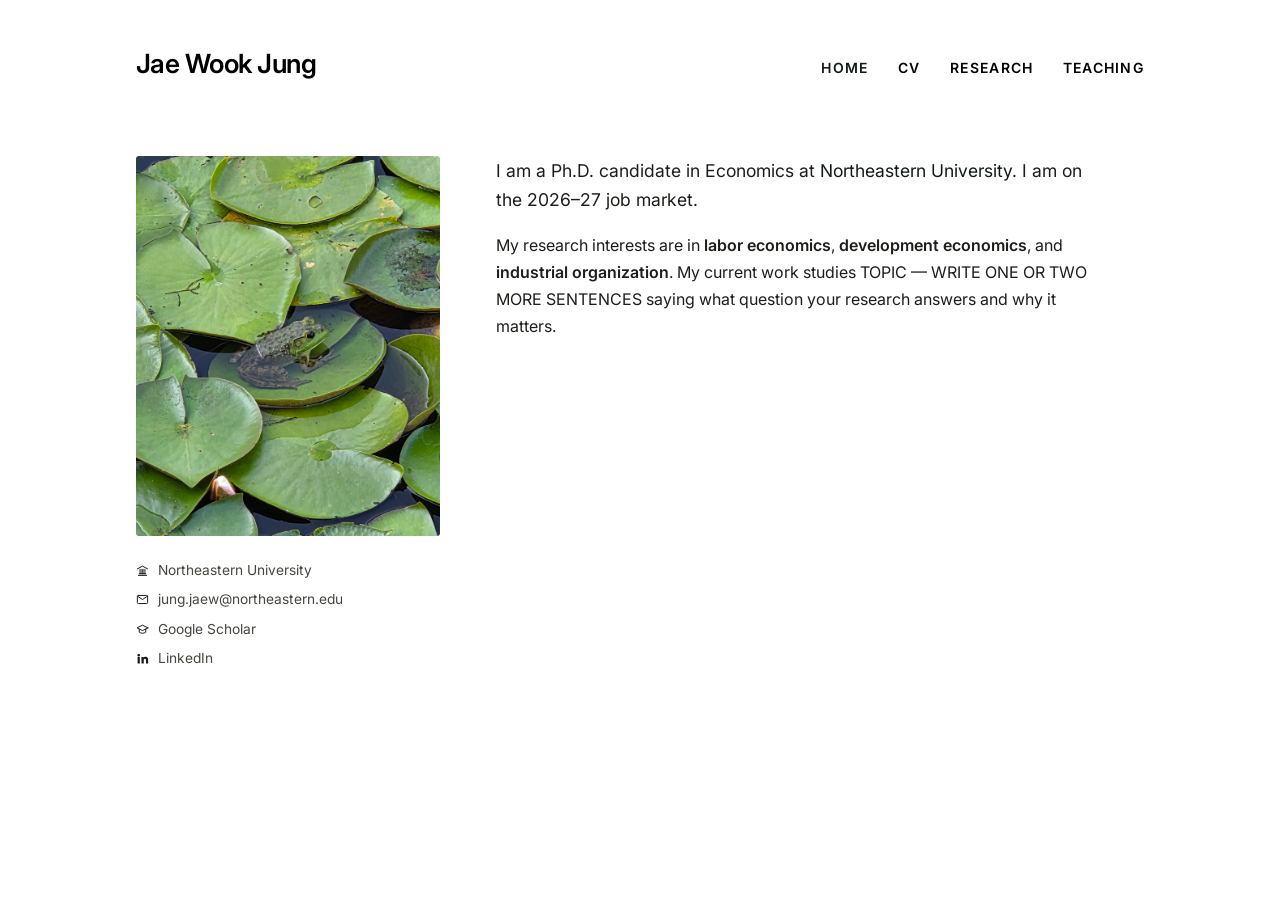
==== index.html @ 50eebf76 "Update CV link to point to PDF instead of TeX" ====
<!DOCTYPE html>
<html lang="en">
<head>
<meta charset="utf-8">
<meta name="viewport" content="width=device-width, initial-scale=1">
<title>Jae Wook Jung | Economics | Northeastern University</title>
<meta name="description" content="Jae Wook Jung, Ph.D. Candidate in Economics at Northeastern University. Fields: Labor Economics, Development Economics, Industrial Organization.">
<link rel="preconnect" href="https://fonts.googleapis.com">
<link rel="preconnect" href="https://fonts.gstatic.com" crossorigin>
<link href="https://fonts.googleapis.com/css2?family=Inter:wght@400;500;600&family=Newsreader:opsz,wght@6..72,400;6..72,500;6..72,600&display=swap" rel="stylesheet">
<link rel="stylesheet" href="style.css">
</head>
<body>
<div class="page">

<!-- ==================== TOP BAR ====================
     Name on the left, nav on the right. Same on all
     four pages except which link is aria-current.
     ================================================= -->
  <header class="topbar">
    <h1 class="topbar__name">Jae Wook Jung</h1>
     <nav class="nav" aria-label="Main">
      <a href="index.html" aria-current="page">Home</a>
      <a href="cv.pdf" target="_blank" rel="noopener">CV</a>
      <a href="research.html">Research</a>
      <a href="teaching.html">Teaching</a>
    </nav>
  </header>

<!-- ==================== SIDEBAR ====================
     Identical on all four pages.
     ================================================= -->
  <aside class="sidebar">
    <figure class="sidebar__photo">
      <!-- Save your headshot as photo.jpg in this same folder. -->
      <img src="photo.jpg" alt="Jae Wook Jung">
    </figure>
    <ul class="meta">

      <li>
        <svg viewBox="0 0 24 24" fill="none" stroke="currentColor" stroke-width="1.8" stroke-linecap="round" stroke-linejoin="round" aria-hidden="true"><path d="M2.5 9 12 4l9.5 5"/><path d="M4.5 21h15"/><path d="M6 18h12"/><path d="M7.5 9.8V18M11 9.8V18M13 9.8V18M16.5 9.8V18"/></svg>
        <a href="https://cssh.northeastern.edu/economics/">Northeastern University</a>
      </li>
      <li>
        <svg viewBox="0 0 24 24" fill="none" stroke="currentColor" stroke-width="1.8" stroke-linecap="round" stroke-linejoin="round" aria-hidden="true"><rect x="2.5" y="4.5" width="19" height="15" rx="2"/><path d="m3 6 9 6 9-6"/></svg>
        <a href="mailto:jung.jaew@northeastern.edu">jung.jaew@northeastern.edu</a>
      </li>
      <li>
        <svg viewBox="0 0 24 24" fill="none" stroke="currentColor" stroke-width="1.8" stroke-linecap="round" stroke-linejoin="round" aria-hidden="true"><path d="M22 9 12 4 2 9l10 5 10-5z"/><path d="M6 11.5V17c3.5 2.5 8.5 2.5 12 0v-5.5"/></svg>
        <a href="https://scholar.google.com/">Google Scholar</a>
      </li>
      <li>
        <svg viewBox="0 0 24 24" fill="currentColor" aria-hidden="true"><path d="M4.98 3.5a2.5 2.5 0 1 1 0 5 2.5 2.5 0 0 1 0-5zM3 9h4v12H3zM10 9h3.8v1.7h.05c.53-.95 1.83-1.95 3.77-1.95 4.03 0 4.78 2.5 4.78 5.76V21h-4v-5.6c0-1.34-.03-3.07-1.9-3.07-1.9 0-2.2 1.46-2.2 2.97V21h-4z"/></svg>
        <a href="https://www.linkedin.com/in/jae-wook-jung/">LinkedIn</a>
      </li>
    </ul>
  </aside>

  <main class="main">

    <p class="lead">
      I am a Ph.D. candidate in Economics at
      <a href="https://cssh.northeastern.edu/economics/">Northeastern University</a>.
      I am on the 2026&ndash;27 job market.
    </p>

    <p>
      <!-- Replace this paragraph. Two or three sentences, plain language. -->
      My research interests are in <strong>labor economics</strong>,
      <strong>development economics</strong>, and
      <strong>industrial organization</strong>. My current work studies
      TOPIC &mdash; WRITE ONE OR TWO MORE SENTENCES saying what question your
      research answers and why it matters.
    </p>


  </main>
</div>
</body>
</html>
---- style.css ----
/* ============================================================
   Jae Wook Jung — academic site
   Left sidebar with portrait, dark green accent.
   All colors live in :root. Change once, applies everywhere.
   ============================================================ */

:root {
  --ink:          #1d1d1a;
  --ink-soft:     #45463f;
  --mute:         #74756c;
  --paper:        #ffffff;
  --rule:         #e4e4dd;

  --olive:        #131a16;   /* dark green — the accent */
  --olive-dark:   #131a16;   /* hover: lighter, so the change is visible */
  --olive-wash:   #131a16;   /* pale tint behind the paper block */  /* pale tint behind the paper block */

  --measure:      38rem;
  --sidebar:      19rem;

  --sans: "Inter", -apple-system, BlinkMacSystemFont, "Segoe UI", Helvetica, Arial, sans-serif;
  --display: var(--sans);   /* headings use Inter too */
}

*, *::before, *::after { box-sizing: border-box; }
html { -webkit-text-size-adjust: 100%; }

body {
  margin: 0;
  background: var(--paper);
  color: var(--ink);
  font-family: var(--sans);
  font-size: 1rem;
  line-height: 1.68;
  -webkit-font-smoothing: antialiased;
}

a { color: var(--olive); text-decoration: none; }
a:hover { color: var(--olive-dark); text-decoration: none; }
a:focus-visible {
  outline: 2px solid var(--olive);
  outline-offset: 3px;
  border-radius: 2px;
}

/* ---------- Frame ---------- */

.page {
  display: grid;
  grid-template-columns: var(--sidebar) minmax(0, 1fr);
  gap: 2rem 3.5rem;
  max-width: 68rem;
  margin: 0 auto;
  padding: 3rem 2.5rem 6rem;
}

/* ---------- Top bar: name left, nav right ---------- */

.topbar {
  grid-column: 1 / -1;
  display: flex;
  flex-wrap: wrap;
  justify-content: space-between;
  align-items: baseline;
  gap: 1rem 2rem;
}

.topbar__name a { color: #000; }
.topbar__name a:hover { color: #000; }

.topbar__name {
  font-family: var(--display);
  font-size: 1.65rem;
  font-weight: 600;
  line-height: 1.15;
  letter-spacing: -0.02em;
  color: #000;
  margin: 0;
}

/* ---------- Sidebar ---------- */

.sidebar {
  position: sticky;
  top: 2.5rem;
  align-self: start;
}

.sidebar__photo {
  margin: 0 0 1.25rem;
  width: 100%;
}
.sidebar__photo img {
  display: block;
  width: 100%;
  aspect-ratio: 4 / 5;
  object-fit: cover;
  border-radius: 3px;
  background: var(--olive-wash);
}

.sidebar__role {
  font-size: 0.92rem;
  font-weight: 500;
  color: var(--ink);
  margin: 0 0 1rem;
}

/* Contact list with icons */

.meta {
  list-style: none;
  margin: 0;
  padding: 0;
  font-size: 0.86rem;
}
.meta li {
  display: flex;
  align-items: center;
  gap: 0.55rem;
  padding: 0.32rem 0;
  color: var(--ink-soft);
  line-height: 1.4;
}
.meta svg {
  width: 13px;
  height: 13px;
  flex: 0 0 13px;
  color: var(--olive);
}
.meta a { color: var(--ink-soft); }
.meta a:hover { color: var(--olive-dark); text-decoration: none; }

/* ---------- Main column ---------- */

.main { min-width: 0; }

/* Nav */

.nav {
  display: flex;
  flex-wrap: wrap;
  justify-content: flex-end;
  gap: 1.85rem;
  margin: 0 0 2.75rem;
}
.nav a {
  font-size: 0.875rem;
  font-weight: 600;
  letter-spacing: 0.09em;
  text-transform: uppercase;
  color: #000;
  transition: color 130ms ease;
}
.nav a:hover {
  color: var(--olive-dark);
  text-decoration: none;
}
.nav a[aria-current="page"] {
  color: var(--olive);
}

/* Type */

h1.page-title {
  font-family: var(--display);
  font-size: 1.6rem;
  font-weight: 600;
  letter-spacing: -0.02em;
  margin: 0 0 1.25rem;
}

h2 {
  font-size: 1.15rem;
  font-weight: 600;
  letter-spacing: -0.008em;
  margin: 2.75rem 0 1rem;
  padding-bottom: 0.5rem;
  border-bottom: 2px solid var(--olive);
}

h3 {
  font-size: 1.05rem;
  font-weight: 600;
  line-height: 1.4;
  margin: 0 0 0.35rem;
}

p { margin: 0 0 1.1rem; max-width: var(--measure); }
.lead { font-size: 1.1rem; }

strong { font-weight: 600; }
em { color: var(--ink-soft); }

/* ---------- Job market paper block ---------- */

.jmp {
  background: var(--olive-wash);
  border-left: 4px solid var(--olive);
  padding: 1.35rem 1.5rem 1.15rem;
  margin: 2rem 0;
  max-width: var(--measure);
}
.jmp .eyebrow {
  font-size: 0.7rem;
  font-weight: 600;
  letter-spacing: 0.11em;
  text-transform: uppercase;
  color: var(--olive);
  margin: 0 0 0.5rem;
}
.jmp h3 { font-size: 1.12rem; margin-bottom: 0.6rem; }
.jmp p { margin-bottom: 0.85rem; }
.jmp .actions { font-size: 0.88rem; font-weight: 500; margin-bottom: 0; }
.jmp .actions a + a { margin-left: 1.25rem; }

/* ---------- Fields / simple two-column facts ---------- */

.facts { margin: 0 0 1rem; max-width: var(--measure); }
.facts div {
  display: grid;
  grid-template-columns: 6.5rem 1fr;
  gap: 1rem;
  padding: 0.55rem 0;
  border-bottom: 1px solid var(--rule);
}
.facts dt {
  font-size: 0.82rem;
  font-weight: 600;
  color: var(--mute);
  text-transform: uppercase;
  letter-spacing: 0.05em;
  padding-top: 0.18rem;
}
.facts dd { margin: 0; }

/* ---------- Papers ---------- */

.paper {
  padding: 1.3rem 0;
  border-bottom: 1px solid var(--rule);
  max-width: var(--measure);
}
.paper:last-of-type { border-bottom: none; }
.paper .authors, .paper .outlet {
  color: var(--mute);
  font-size: 0.93rem;
  margin: 0 0 0.45rem;
}
.paper .links { font-size: 0.88rem; font-weight: 500; margin-bottom: 0; }
.paper .links a + a { margin-left: 1rem; }

details.abstract-toggle { margin: 0.5rem 0 0.7rem; max-width: var(--measure); }
details.abstract-toggle summary {
  font-size: 0.88rem;
  font-weight: 500;
  color: var(--olive);
  cursor: pointer;
  list-style: none;
}
details.abstract-toggle summary::-webkit-details-marker { display: none; }
details.abstract-toggle summary::before { content: "+ "; }
details.abstract-toggle[open] summary::before { content: "\2013 "; }
details.abstract-toggle p {
  margin-top: 0.6rem;
  font-size: 0.96rem;
  color: var(--ink-soft);
}

/* ---------- Courses ---------- */

.course {
  display: grid;
  grid-template-columns: 7rem 1fr;
  gap: 1rem;
  padding: 0.8rem 0;
  border-bottom: 1px solid var(--rule);
  max-width: var(--measure);
}
.course .code {
  font-size: 0.85rem;
  font-weight: 600;
  color: var(--olive);
  padding-top: 0.12rem;
  margin: 0;
}
.course .title { font-weight: 600; margin: 0 0 0.15rem; }
.course .detail { color: var(--mute); font-size: 0.92rem; margin: 0; }

/* ---------- Button ---------- */

.button {
  display: inline-block;
  padding: 0.68rem 1.4rem;
  background: var(--olive);
  color: #fff;
  border-radius: 2px;
  font-size: 0.9rem;
  font-weight: 500;
}
.button:hover { background: var(--olive-dark); text-decoration: none; }

.updated { font-size: 0.85rem; color: var(--mute); }

/* ---------- Pages with no sidebar (Research, CV, Teaching) ---------- */

.page--full {
  grid-template-columns: minmax(0, 1fr);
  max-width: 68rem;
}


/* ---------- Paper entries, Caicedo style ---------- */

.paper {
  padding: 0;
  border-bottom: none;
  margin: 0 0 2.25rem;
}
.paper h3 {
  font-size: 1.06rem;
  font-weight: 600;
  margin: 0 0 0.25rem;
}
.paper h3 a { color: var(--olive); }
.paper h3 a:hover { color: var(--olive-dark); }
.paper .authors {
  color: var(--mute);
  font-size: 0.93rem;
  margin: 0 0 0.55rem;
}
.paper .authors a { color: var(--mute); }
.paper .authors a:hover { color: var(--olive); }
.paper .abstract {
  font-size: 0.85rem;
  line-height: 1.62;
  color: var(--ink-soft);
  margin: 0;
}
.paper .links {
  font-size: 0.85rem;
  font-weight: 500;
  margin: 0.5rem 0 0;
}
.paper .links a + a { margin-left: 1rem; }

.tag {
  display: inline-block;
  font-size: 0.66rem;
  font-weight: 600;
  letter-spacing: 0.09em;
  text-transform: uppercase;
  color: #fff;
  background: var(--olive);
  padding: 0.14rem 0.5rem;
  border-radius: 2px;
  vertical-align: 0.14em;
  margin-left: 0.45rem;
}

/* Work-in-progress entries: title and coauthors only */
.paper--wip { margin-bottom: 1.35rem; }

/* ---------- Mobile ---------- */

@media (max-width: 860px) {
  .page {
    grid-template-columns: 1fr;
    gap: 2rem;
    padding: 2rem 1.35rem 4rem;
  }
  .sidebar {
    position: static;
    display: grid;
    grid-template-columns: 8.5rem 1fr;
    gap: 1.25rem;
    align-items: start;
  }
  .sidebar__photo { grid-row: span 3; margin-bottom: 0; }
  .sidebar__role { margin-bottom: 0.5rem; }
  .meta { grid-column: 2; }
  .topbar { align-items: flex-start; gap: 0.75rem; }
  .topbar__name { font-size: 1.4rem; }
  h1.page-title { font-size: 1.4rem; }
  .nav { gap: 1.15rem; margin-bottom: 2rem; justify-content: flex-end; }
  .nav a { font-size: 0.8rem; letter-spacing: 0.06em; }
  .facts div { grid-template-columns: 1fr; gap: 0.1rem; }
  .course { grid-template-columns: 1fr; gap: 0.15rem; }
}

@media (max-width: 520px) {
  .sidebar { grid-template-columns: 1fr; }
  .sidebar__photo { grid-row: auto; max-width: 12rem; }
  .meta { grid-column: 1; }
}

@media (prefers-reduced-motion: reduce) {
  * { transition-duration: 0.01ms !important; }
}

@media print {
  .nav, .sidebar__photo { display: none; }
  .page { display: block; padding: 0; }
  a { color: var(--ink); }
}
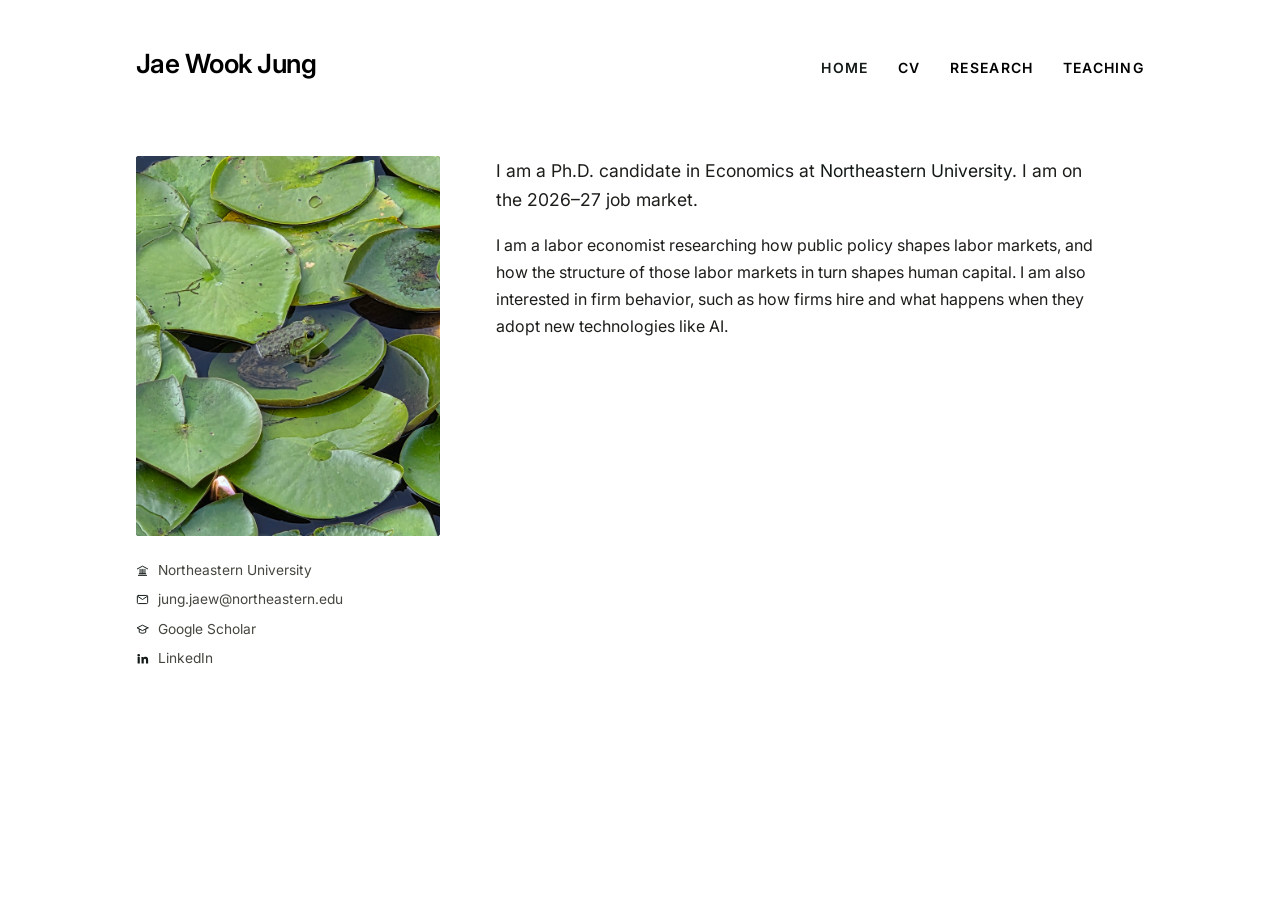
==== commit d8511a76: "Revise research interests in index.html Updated research interests paragraph with specific details a" ====
--- a/index.html
+++ b/index.html
@@ -27,19 +27,15 @@
     </nav>
   </header>
 
-<!-- ==================== SIDEBAR ====================
-     Identical on all four pages.
-     ================================================= -->
+<!-- ==================== SIDEBAR ==================== -->
   <aside class="sidebar">
     <figure class="sidebar__photo">
-      <!-- Save your headshot as photo.jpg in this same folder. -->
       <img src="photo.jpg" alt="Jae Wook Jung">
     </figure>
     <ul class="meta">
-
       <li>
         <svg viewBox="0 0 24 24" fill="none" stroke="currentColor" stroke-width="1.8" stroke-linecap="round" stroke-linejoin="round" aria-hidden="true"><path d="M2.5 9 12 4l9.5 5"/><path d="M4.5 21h15"/><path d="M6 18h12"/><path d="M7.5 9.8V18M11 9.8V18M13 9.8V18M16.5 9.8V18"/></svg>
-        <a href="https://cssh.northeastern.edu/economics/">Northeastern University</a>
+        <a href="https://cssh.northeastern.edu/economics/" target="_blank" rel="noopener">Northeastern University</a>
       </li>
       <li>
         <svg viewBox="0 0 24 24" fill="none" stroke="currentColor" stroke-width="1.8" stroke-linecap="round" stroke-linejoin="round" aria-hidden="true"><rect x="2.5" y="4.5" width="19" height="15" rx="2"/><path d="m3 6 9 6 9-6"/></svg>
@@ -47,11 +43,11 @@
       </li>
       <li>
         <svg viewBox="0 0 24 24" fill="none" stroke="currentColor" stroke-width="1.8" stroke-linecap="round" stroke-linejoin="round" aria-hidden="true"><path d="M22 9 12 4 2 9l10 5 10-5z"/><path d="M6 11.5V17c3.5 2.5 8.5 2.5 12 0v-5.5"/></svg>
-        <a href="https://scholar.google.com/">Google Scholar</a>
+        <a href="https://scholar.google.com/" target="_blank" rel="noopener">Google Scholar</a>
       </li>
       <li>
         <svg viewBox="0 0 24 24" fill="currentColor" aria-hidden="true"><path d="M4.98 3.5a2.5 2.5 0 1 1 0 5 2.5 2.5 0 0 1 0-5zM3 9h4v12H3zM10 9h3.8v1.7h.05c.53-.95 1.83-1.95 3.77-1.95 4.03 0 4.78 2.5 4.78 5.76V21h-4v-5.6c0-1.34-.03-3.07-1.9-3.07-1.9 0-2.2 1.46-2.2 2.97V21h-4z"/></svg>
-        <a href="https://www.linkedin.com/in/jae-wook-jung/">LinkedIn</a>
+        <a href="https://www.linkedin.com/in/jae-wook-jung/" target="_blank" rel="noopener">LinkedIn</a>
       </li>
     </ul>
   </aside>
@@ -65,12 +61,10 @@
     </p>
 
     <p>
-      <!-- Replace this paragraph. Two or three sentences, plain language. -->
-      My research interests are in <strong>labor economics</strong>,
-      <strong>development economics</strong>, and
-      <strong>industrial organization</strong>. My current work studies
-      TOPIC &mdash; WRITE ONE OR TWO MORE SENTENCES saying what question your
-      research answers and why it matters.
+      I am a labor economist researching how public policy shapes labor markets,
+      and how the structure of those labor markets in turn shapes human capital.
+      I am also interested in firm behavior, such as how firms hire and what
+      happens when they adopt new technologies like AI.
     </p>
 
 
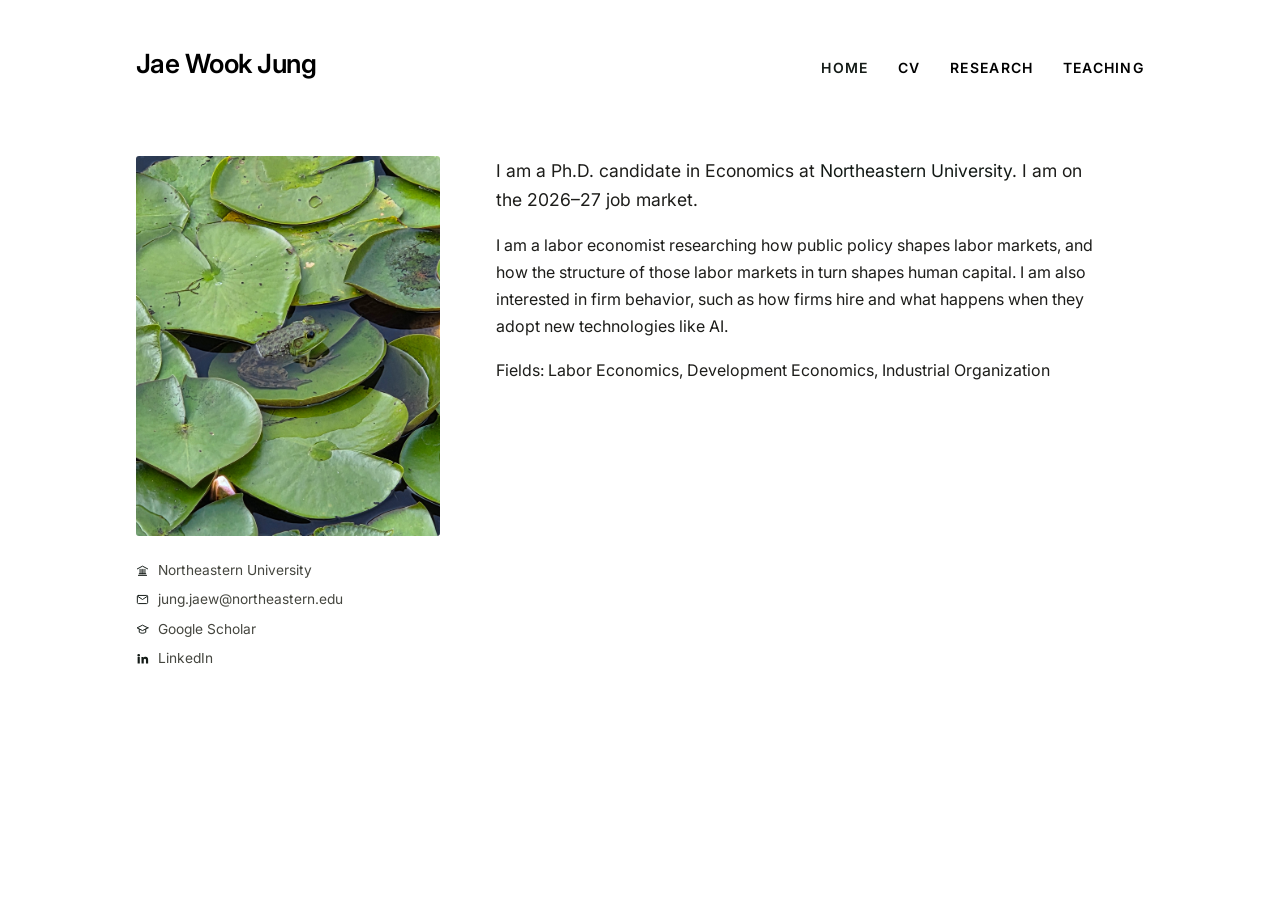
==== commit ab947a94: "Add fields of interest to index.html" ====
--- a/index.html
+++ b/index.html
@@ -67,6 +67,11 @@
       happens when they adopt new technologies like AI.
     </p>
 
+     <p>
+      Fields: Labor Economics, Development Economics,
+      Industrial Organization
+    </p>
+
 
   </main>
 </div>
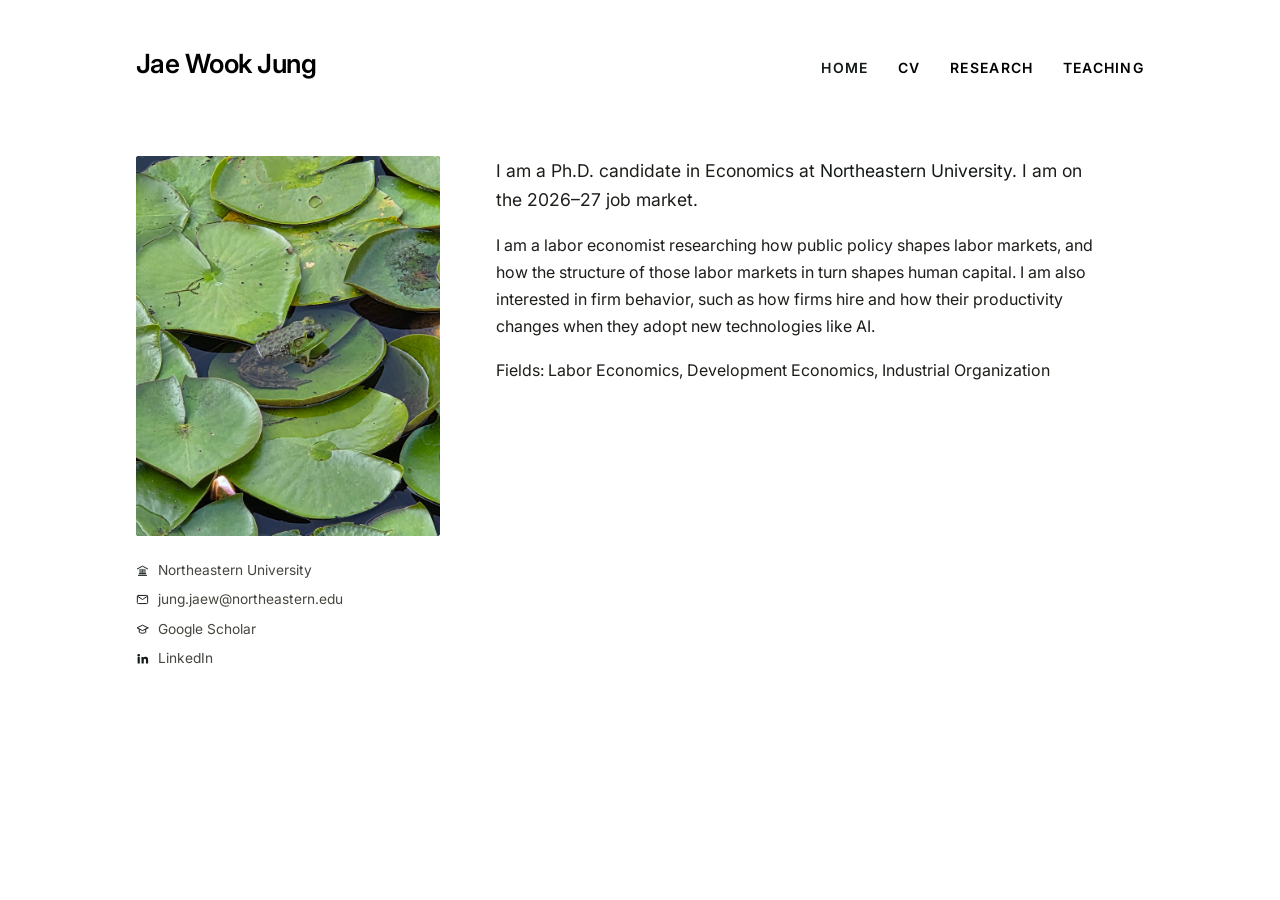
==== commit 2bccfa56: "Refine text on firm behavior and productivity" ====
--- a/index.html
+++ b/index.html
@@ -63,8 +63,8 @@
     <p>
       I am a labor economist researching how public policy shapes labor markets,
       and how the structure of those labor markets in turn shapes human capital.
-      I am also interested in firm behavior, such as how firms hire and what
-      happens when they adopt new technologies like AI.
+      I am also interested in firm behavior, such as how firms hire and how their
+      productivity changes when they adopt new technologies like AI.
     </p>
 
      <p>
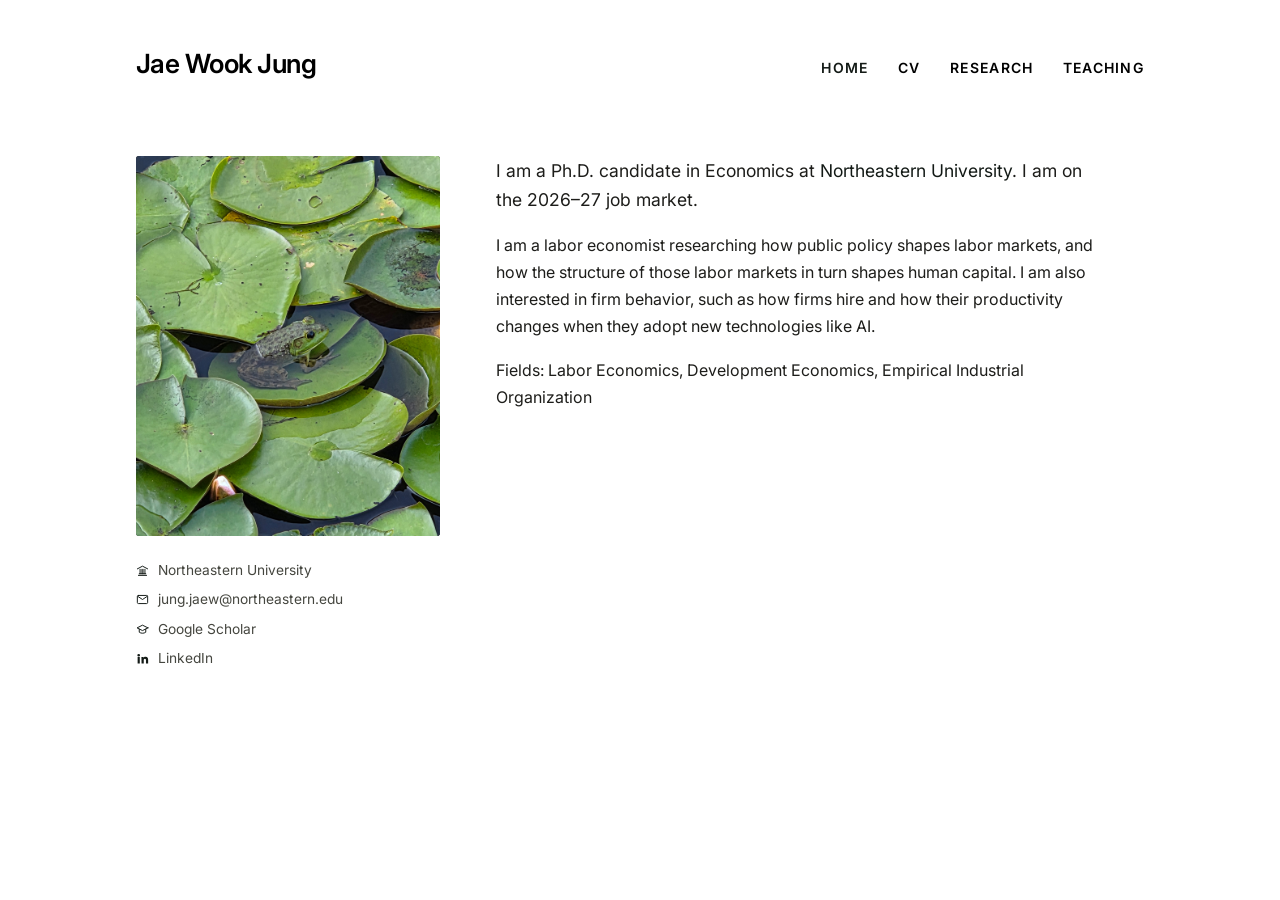
==== commit 86cb0418: "Update index.html" ====
--- a/index.html
+++ b/index.html
@@ -69,7 +69,7 @@
 
      <p>
       Fields: Labor Economics, Development Economics,
-      Industrial Organization
+      Empirical Industrial Organization
     </p>
 
 
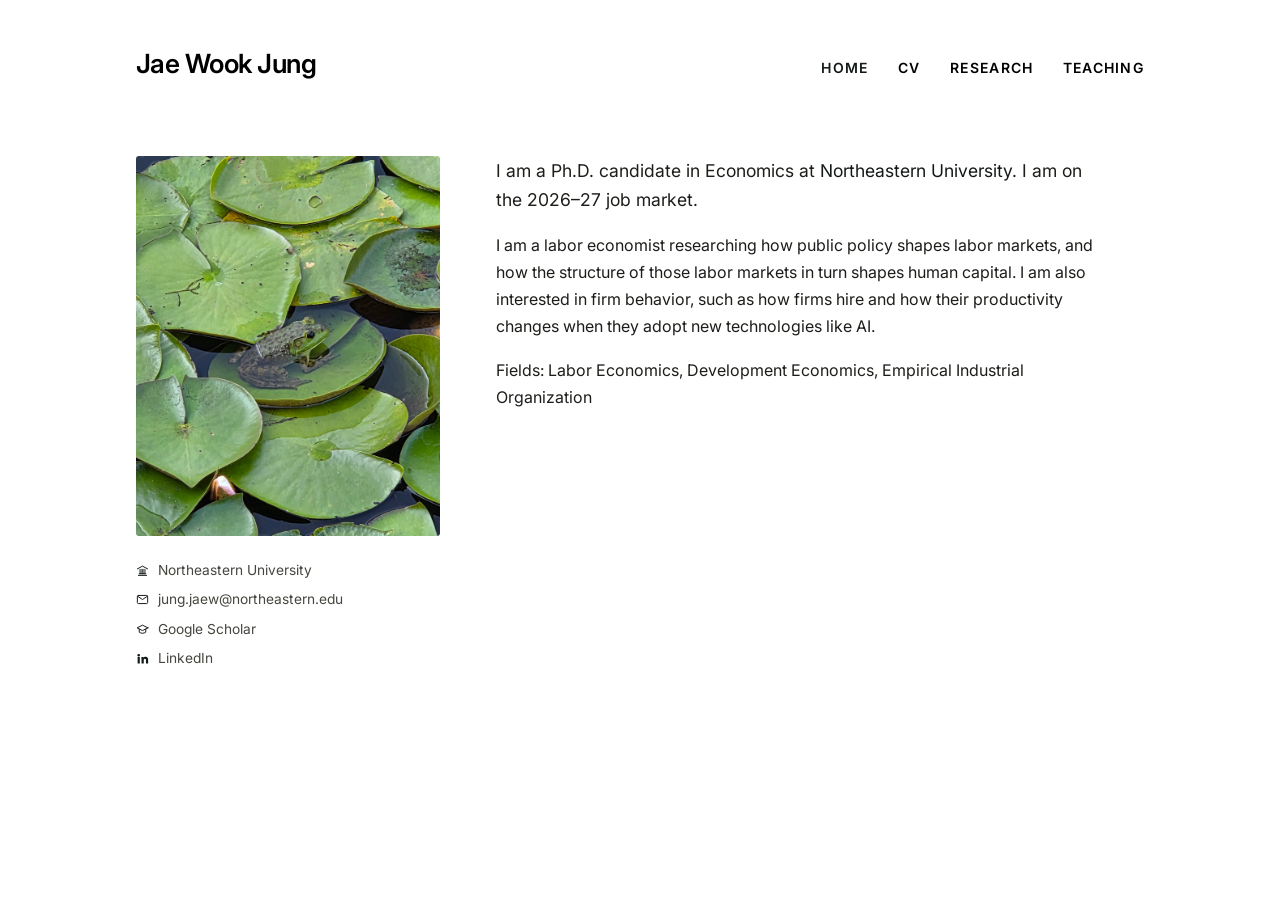
==== commit f4429521: "Fix formatting of fields in index.html" ====
--- a/index.html
+++ b/index.html
@@ -68,8 +68,7 @@
     </p>
 
      <p>
-      Fields: Labor Economics, Development Economics,
-      Empirical Industrial Organization
+      Fields: Labor Economics, Development Economics, Empirical Industrial Organization
     </p>
 
 
